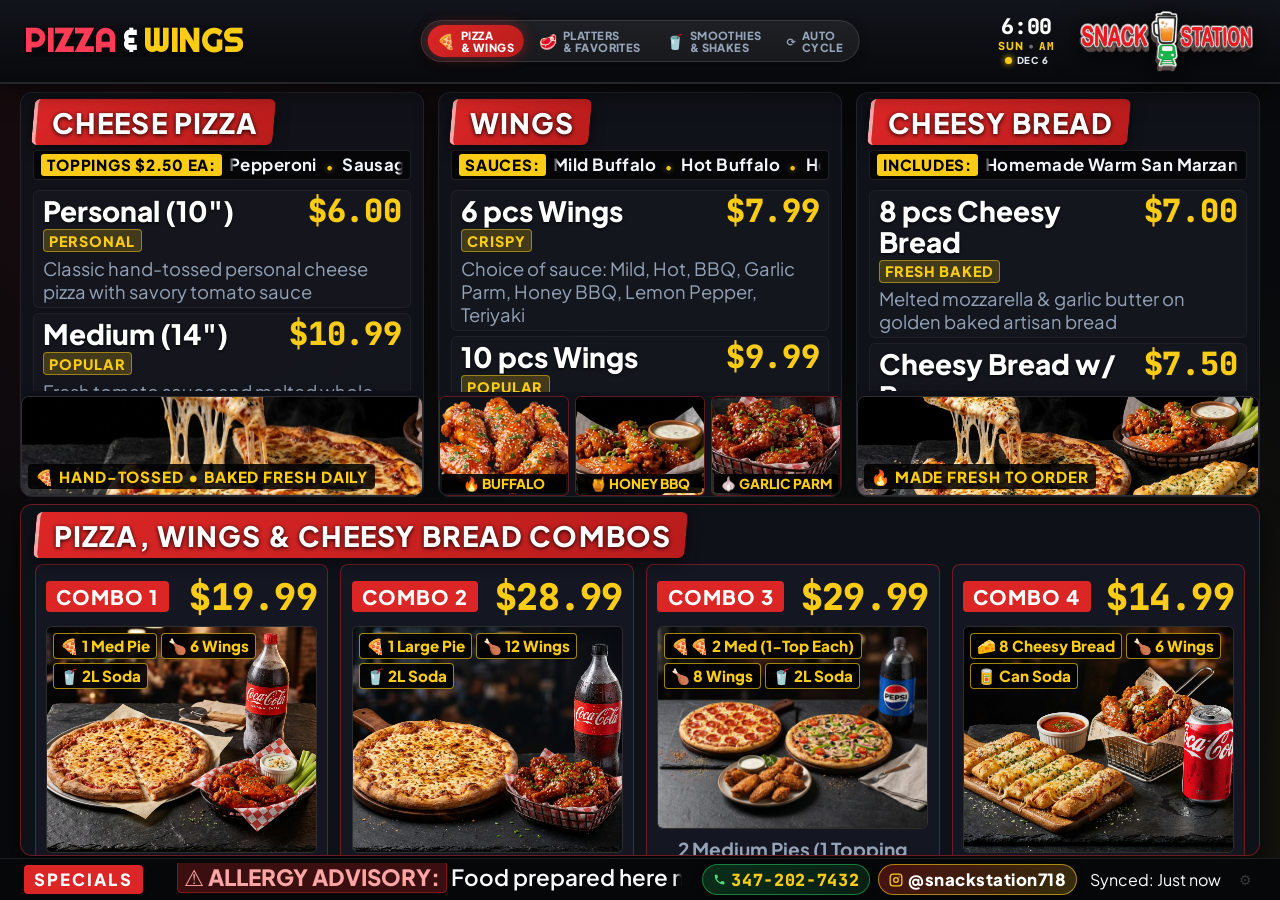
==== index.html @ 4f7bbc1b "Publish website from 6969d35" ====
<!DOCTYPE html>
<html lang="en">
<head>
  <meta charset="UTF-8">
  <meta name="viewport" content="width=device-width, initial-scale=1.0, maximum-scale=1.0, user-scalable=no">
  <meta name="description" content="Snack Station official 4K/1080p digital signage menu board system with live weather, real-time pricing, and automatic multi-screen rotation.">
  <meta name="apple-mobile-web-app-capable" content="yes">
  <meta name="mobile-web-app-capable" content="yes">
  <meta name="theme-color" content="#0A0A0C">
  <title>Snack Station • Official Digital Signage Menu Board</title>
  <link rel="icon" type="image/png" href="assets/brand/favicon.png">
  
  <!-- Preconnect to Google Fonts -->
  <link rel="preconnect" href="https://fonts.googleapis.com">
  <link rel="preconnect" href="https://fonts.gstatic.com" crossorigin>
  <link href="https://fonts.googleapis.com/css2?family=Permanent+Marker&family=Righteous&family=Plus+Jakarta+Sans:ital,wght@0,500;0,700;0,800;0,900;1,800&family=JetBrains+Mono:wght@700;800&display=swap" rel="stylesheet">
  
  <link rel="stylesheet" href="css/styles.css">
</head>
<body class="kiosk-mode">
  <!-- Top auto-rotate timer progress bar -->
  <div id="rotate-progress-bar" class="rotate-progress-bar hidden"></div>

  <!-- Anti-burn-in root wrapper: slightly shifted by 1-2px periodically -->
  <div id="screen-container" class="screen-container">
    
    <!-- Top Header Bar matching Snack Station Authentic Branding -->
    <header class="menu-header">
      <div class="header-left">
        <!-- Main dynamic board title matching physical signs -->
        <h1 id="board-headline" class="board-headline">
          <span class="headline-primary">PIZZA &amp; WINGS</span>
        </h1>
      </div>

      <!-- Center Screen / TV Board Switcher -->
      <nav class="board-switcher" aria-label="Menu Boards">
        <button class="board-tab active" data-board="Pizza &amp; Wings" id="tab-board-1">
          <span class="tab-emoji">🍕</span>
          <span class="tab-text-lines"><span>PIZZA</span><span>&amp; WINGS</span></span>
        </button>
        <button class="board-tab" data-board="Platters &amp; Favorites" id="tab-board-2">
          <span class="tab-emoji">🥩</span>
          <span class="tab-text-lines"><span>PLATTERS</span><span>&amp; FAVORITES</span></span>
        </button>
        <button class="board-tab" data-board="Smoothies &amp; Healthy" id="tab-board-3">
          <span class="tab-emoji">🥤</span>
          <span class="tab-text-lines"><span>SMOOTHIES</span><span>&amp; SHAKES</span></span>
        </button>
        <button class="board-tab tab-rotate" id="tab-auto-rotate" title="Auto-cycle between all 3 screens every 18 seconds">
          <span class="tab-rotate-icon">⟳</span>
          <span class="tab-text-lines"><span>AUTO</span><span>CYCLE</span></span>
        </button>
      </nav>

      <!-- Right Logo & Live Status Group -->
      <div class="header-right">
        <!-- Live Weather Box (Centered Dynamic Rows) -->
        <div class="weather-widget-centered" title="Live Local Weather">
          <div class="weather-temp-row">
            <span class="weather-icon" id="weather-icon">☀️</span>
            <span class="weather-temp" id="weather-temp">72°F</span>
          </div>
          <div class="weather-city-line" id="weather-city">NEW YORK, NY</div>
        </div>

        <!-- Dynamic Centered Clock & Date Widget -->
        <div class="clock-widget-centered">
          <div class="clock-time-line">
            <span id="clock-digits" class="clock-digits-main">--:--</span>
          </div>
          <div class="clock-day-line">
            <span id="clock-day">FRI</span>
            <span class="clock-dot-sep">•</span>
            <span id="clock-ampm" class="clock-ampm-badge">PM</span>
          </div>
          <div class="clock-date-line">
            <span id="connection-status" class="status-indicator-mini online" title="Menu Live & Connected">
              <span class="status-dot-mini"></span>
            </span>
            <span id="clock-month-day">NOV 6</span>
          </div>
        </div>

        <!-- Official Snack Station Logo from physical menu boards -->
        <div class="official-brand-logo">
          <img src="assets/brand/snack_station_logo_clean.png" alt="Snack Station" class="header-official-logo">
        </div>
      </div>
    </header>

    <!-- Main Dynamic Board Viewport -->
    <main id="menu-board" class="menu-board" aria-live="polite">
      <!-- Dynamic columns generated based on active Board -->
      <div class="loading-skeleton">
        <div class="skeleton-column"></div>
        <div class="skeleton-column"></div>
        <div class="skeleton-column"></div>
        <div class="skeleton-column"></div>
      </div>
    </main>

    <!-- Bottom Ticker / Kiosk Footer -->
    <footer class="menu-footer">
      <div class="ticker-label">
        <span class="ticker-tag">SPECIALS</span>
      </div>
      <div class="ticker-viewport">
        <div class="ticker-content" id="ticker-content"><!-- Filled by js/app.js renderTicker(); deals are editable from the Google Sheet ("Ticker" rows) -->
        </div>
      </div>
      <div class="footer-meta">
        <div class="footer-contact-pills">
          <span class="contact-pill phone-pill" title="Call to Order Ahead">
            <svg class="pill-svg phone-svg" viewBox="0 0 24 24" width="13" height="13" fill="currentColor">
              <path d="M6.62 10.79a15.05 15.05 0 006.59 6.59l2.2-2.2a1 1 0 011.02-.24c1.12.37 2.33.57 3.57.57a1 1 0 011 1V20a1 1 0 01-1 1A17 17 0 013 4a1 1 0 011-1h3.5a1 1 0 011 1c0 1.25.2 2.45.57 3.57a1 1 0 01-.25 1.02l-2.2 2.2z"/>
            </svg>
            <span class="pill-text">347-202-7432</span>
          </span>
          <span class="contact-pill insta-pill" title="Follow us on Instagram">
            <svg class="pill-svg insta-svg" viewBox="0 0 24 24" width="14" height="14" fill="none" stroke="currentColor" stroke-width="2.2" stroke-linecap="round" stroke-linejoin="round">
              <rect x="2" y="2" width="20" height="20" rx="5" ry="5"></rect>
              <circle cx="12" cy="12" r="4"></circle>
              <line x1="17.5" y1="6.5" x2="17.51" y2="6.5"></line>
            </svg>
            <span class="pill-text">@snackstation718</span>
          </span>
        </div>
        <span id="last-sync-time" class="sync-time">Synced: Just now</span>
        <button id="dev-panel-toggle" class="secret-panel-btn" title="Press Ctrl+M or click to open Tech Settings" aria-label="Settings">⚙</button>
      </div>
    </footer>

  </div> <!-- /screen-container -->

  <!-- Product spotlight: full-screen photo of a featured item, shown between menu views (js/app.js) -->
  <section id="spotlight" class="spotlight" aria-hidden="true">
    <img id="spotlight-img" class="spotlight-img" alt="">
    <div class="spotlight-shade"></div>
    <div class="spotlight-info">
      <div id="spotlight-section" class="spotlight-section"></div>
      <h2 id="spotlight-name" class="spotlight-name"></h2>
      <p id="spotlight-desc" class="spotlight-desc"></p>
      <div class="spotlight-price-row">
        <span id="spotlight-price" class="spotlight-price"></span>
        <span id="spotlight-badge" class="spotlight-badge"></span>
      </div>
    </div>
    <img class="spotlight-logo" src="assets/brand/snack_station_logo_clean.png" alt="Snack Station">
    <div class="spotlight-progress"><div id="spotlight-progress-bar" class="spotlight-progress-bar"></div></div>
  </section>

  <!-- Shown on a TV number the menu editor has switched off (?tv=3 when only 2 TVs are in use) -->
  <section id="tv-idle" class="tv-idle" aria-hidden="true">
    <img src="assets/brand/snack_station_logo_clean.png" alt="Snack Station" class="tv-idle-logo">
    <p id="tv-idle-note" class="tv-idle-note"></p>
  </section>

  <!-- Secret Technician / Manager Panel (Ctrl+M) -->
  <aside id="tech-panel" class="tech-panel hidden" aria-hidden="true">
    <div class="tech-panel-header">
      <h2>Snack Station Signage Controller</h2>
      <button id="tech-panel-close" class="close-btn" aria-label="Close">&times;</button>
    </div>
    <div class="tech-panel-body">
      <div class="form-group">
        <label for="csv-url-input">Google Sheets Published CSV URL:</label>
        <input type="text" id="csv-url-input" placeholder="https://docs.google.com/spreadsheets/d/e/.../pub?output=csv" spellcheck="false">
      </div>

      <div class="tech-actions">
        <button id="btn-save-url" class="btn btn-primary">Save &amp; Fetch Now</button>
        <button id="btn-reset-mock" class="btn btn-secondary">Reload Authentic Menu</button>
      </div>

      <hr class="panel-divider">

      <h3>Multi-Screen TV Display Routing</h3>
      <p class="shortcut-tip">Set which boards each TV shows in the menu editor (TV screens tab).</p>
      <div class="screen-routing-buttons">
        <a href="?tv=1" class="btn btn-outline">This is TV 1</a>
        <a href="?tv=2" class="btn btn-outline">This is TV 2</a>
        <a href="?tv=3" class="btn btn-outline">This is TV 3</a>
        <a href="?screen=rotate" class="btn btn-accent">Show all boards in turn (ignore TV setup)</a>
      </div>

      <hr class="panel-divider">

      <h3>Live Simulation &amp; Kiosk Test Tools</h3>
      <div class="simulation-actions">
        <button id="btn-sim-price-change" class="btn btn-accent">Simulate Price Pulse (+$0.50)</button>
        <button id="btn-sim-toggle-soldout" class="btn btn-danger">Toggle First Item Sold Out</button>
        <button id="btn-sim-burnin-shift" class="btn btn-secondary">Test Pixel Shift Now</button>
        <button id="btn-toggle-cursor" class="btn btn-outline">Enable Mouse Cursor</button>
      </div>

      <div class="tech-metrics">
        <div class="metric-row"><span>Active Board:</span> <strong id="metric-active-board">Pizza &amp; Wings</strong></div>
        <div class="metric-row"><span>Status:</span> <strong id="metric-status">Active</strong></div>
        <div class="metric-row"><span>Last Fetch:</span> <span id="metric-fetch-time">Never</span></div>
        <div class="metric-row"><span>Pixel Shift:</span> <span id="metric-burnin-offset">X: 0px, Y: 0px</span></div>
        <div class="metric-row"><span>Items Loaded:</span> <span id="metric-items-count">0 items</span></div>
      </div>
      <p class="shortcut-tip"><kbd>Ctrl</kbd> + <kbd>M</kbd> or <kbd>~</kbd> toggles this panel at any time.</p>
    </div>
  </aside>

  <script src="js/menu-schema.js"></script>
  <script src="js/app.js"></script>
</body>
</html>
---- css/styles.css ----
/* ==========================================================================
   SNACK STATION • OFFICIAL DIGITAL SIGNAGE MENU BOARD
   Custom Styled from Official Restaurant Menu Board Visual Identity
   Optimized for 16:9 Landscape (1080p / 4K) Commercial Displays
   ========================================================================== */

:root {
  /* Core Blackboard Theme Palette */
  --bg-blackboard: #08090C;
  --bg-surface: #101217;
  --bg-card: rgba(18, 20, 28, 0.88);
  --border-subtle: rgba(255, 255, 255, 0.09);

  /* Typography */
  --font-main: 'Plus Jakarta Sans', system-ui, -apple-system, sans-serif;
  --font-chalk: 'Permanent Marker', 'Righteous', cursive, sans-serif;
  --font-mono: 'JetBrains Mono', monospace;

  /* Authentic Menu Board Brush & Brand Accents */
  --brush-red: #DC2626;
  --brush-yellow: #FACC15;
  --brush-green: #16A34A;

  --accent-gold-price: #FACC15;
  --text-white: #FFFFFF;
  --text-chalk: #F8FAFC;
  --text-muted: #94A3B8;
  --text-subtle: #64748B;

  /* Viewport Dimensions */
  --header-height: 84px;
  --footer-height: 42px;
}

/* ==========================================================================
   RESET & TV HARDWARE SAFEGUARDS
   ========================================================================== */

*, *::before, *::after {
  box-sizing: border-box;
  margin: 0;
  padding: 0;
}

html, body {
  width: 100vw;
  height: 100vh;
  margin: 0;
  padding: 0;
  overflow: hidden;
  background-color: var(--bg-blackboard);
  color: var(--text-white);
  font-family: var(--font-main);
  -webkit-font-smoothing: antialiased;
  -moz-osx-font-smoothing: grayscale;
  text-rendering: optimizeLegibility;
  background-image: 
    radial-gradient(circle at 10% 10%, rgba(220, 38, 38, 0.08) 0%, transparent 40%),
    radial-gradient(circle at 90% 90%, rgba(250, 204, 21, 0.06) 0%, transparent 40%),
    radial-gradient(circle at 50% 50%, rgba(22, 163, 74, 0.05) 0%, transparent 50%);
}

/* TV Kiosk Safeguard */
body.kiosk-mode {
  cursor: none !important;
  user-select: none !important;
  -webkit-user-select: none !important;
}

body.show-cursor, body.show-cursor * {
  cursor: default !important;
  user-select: auto !important;
}

/* Top Auto-Cycle Progress Indicator */
.rotate-progress-bar {
  position: fixed;
  top: 0;
  left: 0;
  height: 4px;
  background: linear-gradient(90deg, #DC2626, #FACC15, #16A34A);
  width: 0%;
  z-index: 9999;
  transition: width 0.1s linear;
}

.rotate-progress-bar.hidden {
  display: none;
}

/* Anti-Burn-In Shifting Container */
.screen-container {
  width: 100vw;
  height: 100vh;
  display: flex;
  flex-direction: column;
  position: relative;
  will-change: transform;
  transition: transform 2s cubic-bezier(0.2, 0.8, 0.2, 1);
}

/* ==========================================================================
   HEADER BAR (HIGH CONTRAST & AUTHENTIC STYLING)
   ========================================================================== */

.menu-header {
  height: var(--header-height);
  padding: 0 1.5rem;
  display: flex;
  align-items: center;
  justify-content: space-between;
  position: relative;
  background: linear-gradient(180deg, #11141B 0%, #08090C 100%);
  border-bottom: 2px solid rgba(255, 255, 255, 0.08);
  box-shadow: 0 4px 24px rgba(0, 0, 0, 0.7);
  z-index: 10;
  flex-shrink: 0;
}

/* Board Headline with Stylish Street-Chalk Font */
.header-left {
  display: flex;
  align-items: center;
  max-width: 420px;
  overflow: hidden;
  flex-shrink: 0;
  z-index: 2;
}

.board-headline {
  font-family: var(--font-chalk);
  font-size: 2.0rem;
  letter-spacing: 0.02em;
  text-transform: uppercase;
  color: #FFFFFF !important;
  line-height: 1;
  display: inline-flex;
  align-items: center;
  gap: 0.35rem;
  white-space: nowrap;
  filter: drop-shadow(0 4px 10px rgba(0, 0, 0, 0.95));
}

.headline-primary {
  color: #FFFFFF !important;
  text-shadow: 0 2px 10px rgba(0, 0, 0, 0.95);
}

/* Multi-Board TV Switcher Navigation (Dead-Center of Viewport at All Times) */
.board-switcher {
  position: absolute;
  left: 50%;
  transform: translateX(-50%);
  display: flex;
  align-items: center;
  gap: 0.35rem;
  background: rgba(255, 255, 255, 0.06);
  padding: 0.22rem 0.35rem;
  border-radius: 9999px;
  border: 1px solid rgba(255, 255, 255, 0.12);
  z-index: 10;
  box-shadow: 0 2px 10px rgba(0, 0, 0, 0.4);
}

.board-tab {
  background: transparent;
  border: none;
  color: var(--text-muted);
  font-family: var(--font-main);
  font-size: 0.70rem;
  font-weight: 800;
  padding: 0.25rem 0.6rem;
  border-radius: 9999px;
  cursor: pointer;
  letter-spacing: 0.04em;
  display: flex;
  align-items: center;
  gap: 0.35rem;
  transition: all 0.25s ease;
}

.tab-emoji {
  font-size: 0.92rem;
  line-height: 1;
}

.tab-text-lines {
  display: flex;
  flex-direction: column;
  line-height: 1.1;
  text-align: left;
}

.tab-text-lines span {
  white-space: nowrap;
}

.board-tab:hover {
  color: #FFFFFF;
  background: rgba(255, 255, 255, 0.1);
}

.board-tab.active {
  background: linear-gradient(135deg, #DC2626 0%, #B91C1C 100%);
  color: #FFFFFF;
  box-shadow: 0 0 14px rgba(220, 38, 38, 0.45);
}

.board-tab.tab-rotate.active {
  background: linear-gradient(135deg, #16A34A 0%, #15803D 100%);
  box-shadow: 0 0 14px rgba(22, 163, 74, 0.45);
}

/* Right Header Group (Anchored to Right Edge with Clean Gap to Center) */
.header-right {
  display: flex;
  align-items: center;
  justify-content: flex-end;
  gap: 0.65rem;
  margin-left: auto;
  z-index: 2;
  box-sizing: border-box;
}

/* Weather Widget (Compact Scale to Prevent Any Overlap, Centered Dynamic Rows) */
.weather-widget-centered {
  display: flex;
  flex-direction: column;
  align-items: center;
  justify-content: center;
  text-align: center;
  background: rgba(255, 255, 255, 0.04);
  border: 1px solid rgba(250, 204, 21, 0.35);
  padding: 0.2rem 0.4rem;
  border-radius: 6px;
  box-shadow: 0 4px 12px rgba(0, 0, 0, 0.5);
  gap: 0.1rem;
  width: 78px;
  min-width: 78px;
  max-width: 82px;
  box-sizing: border-box;
  overflow: hidden;
  flex-shrink: 0;
}

.weather-temp-row {
  display: flex;
  align-items: center;
  justify-content: center;
  gap: 0.25rem;
  line-height: 1;
}

.weather-icon {
  font-size: 0.92rem;
  line-height: 1;
}

.weather-temp {
  font-family: var(--font-mono);
  font-size: 0.88rem;
  font-weight: 900;
  color: #FACC15;
  line-height: 1;
}

.weather-city-line {
  font-size: 0.50rem;
  font-weight: 800;
  color: #CBD5E1;
  letter-spacing: 0.04em;
  text-transform: uppercase;
  white-space: nowrap;
  overflow: hidden;
  text-overflow: ellipsis;
  max-width: 100%;
  line-height: 1.1;
}

/* Dynamic Centered Clock & Date Widget */
.clock-widget-centered {
  display: flex;
  flex-direction: column;
  align-items: center;
  justify-content: center;
  text-align: center;
  min-width: 78px;
  gap: 0.1rem;
  flex-shrink: 0;
}

.clock-time-line {
  display: flex;
  align-items: center;
  justify-content: center;
}

.clock-digits-main {
  font-family: var(--font-mono);
  font-size: 1.35rem;
  font-weight: 900;
  color: #FFFFFF;
  line-height: 1;
  letter-spacing: -0.02em;
}

.clock-day-line {
  display: flex;
  align-items: center;
  justify-content: center;
  gap: 0.25rem;
  font-size: 0.68rem;
  font-weight: 900;
  letter-spacing: 0.1em;
  color: #FACC15;
  text-transform: uppercase;
}

.clock-dot-sep {
  color: rgba(255, 255, 255, 0.4);
  font-size: 0.55rem;
}

.clock-ampm-badge {
  color: #FACC15;
  font-family: var(--font-mono);
  font-weight: 900;
}

.clock-date-line {
  display: flex;
  align-items: center;
  justify-content: center;
  gap: 0.3rem;
  font-size: 0.60rem;
  font-weight: 800;
  letter-spacing: 0.08em;
  color: #E2E8F0;
  text-transform: uppercase;
}

.status-indicator-mini {
  display: inline-flex;
  align-items: center;
  justify-content: center;
}

.status-dot-mini {
  width: 7px;
  height: 7px;
  border-radius: 50%;
  background-color: #10B981;
  box-shadow: 0 0 6px #10B981;
  animation: liveDotGlow 2s infinite ease-in-out;
}

.status-indicator-mini.offline .status-dot-mini {
  background-color: #FACC15;
  box-shadow: 0 0 6px #FACC15;
}

@keyframes liveDotGlow {
  0%, 100% { box-shadow: 0 0 0 0 rgba(16, 185, 129, 0.7); transform: scale(1); }
  50% { box-shadow: 0 0 0 4px rgba(16, 185, 129, 0); transform: scale(1.1); }
}

/* Official Snack Station Logo (Fits 80% of Header Height: 67px, Proportional & Strictly Unclipped) */
.official-brand-logo {
  display: flex;
  align-items: center;
  justify-content: center;
  height: 67px;
  max-width: 185px;
  flex-shrink: 0;
}

.header-official-logo {
  height: 100%;
  max-height: 67px;
  max-width: 180px;
  object-fit: contain;
  filter: drop-shadow(0 4px 14px rgba(0, 0, 0, 0.98));
}

/* ==========================================================================
   MAIN MENU BOARD VIEWPORT
   ========================================================================== */

.menu-board {
  flex: 1 1 auto;
  height: calc(100vh - var(--header-height) - var(--footer-height));
  padding: 0.85rem 1.25rem;
  overflow: hidden;
  transition: opacity 0.25s ease-in-out;
  display: flex;
  flex-direction: column;
}

.menu-board.cross-fade-out {
  opacity: 0;
}

/* Category Columns Base */
.menu-column {
  background: var(--bg-card);
  border: 1px solid rgba(255, 255, 255, 0.08);
  border-radius: 12px;
  display: flex;
  flex-direction: column;
  overflow: hidden;
  position: relative;
  box-shadow: 0 6px 20px rgba(0, 0, 0, 0.55);
}

/* ==========================================================================
   BRUSH BANNER CATEGORY HEADERS (HIGH VISIBILITY)
   ========================================================================== */

.category-header-wrap {
  padding: 0.6rem 0.85rem 0.4rem 0.85rem;
  display: flex;
  align-items: center;
  justify-content: space-between;
  gap: 0.5rem;
  flex-shrink: 0;
}

.brush-banner {
  display: inline-flex;
  align-items: center;
  padding: 0.35rem 0.95rem;
  border-radius: 6px;
  transform: skew(-5deg);
  box-shadow: 0 4px 14px rgba(0, 0, 0, 0.5);
  flex-shrink: 0;
}

.brush-banner-text {
  font-size: 1.1rem;
  font-weight: 900;
  letter-spacing: 0.04em;
  text-transform: uppercase;
  color: #FFFFFF !important;
  transform: skew(5deg);
  white-space: nowrap;
}

.banner-red {
  background: linear-gradient(135deg, #DC2626 0%, #B91C1C 100%);
  border-left: 4px solid #FCA5A5;
  text-shadow: 0 1px 4px rgba(0, 0, 0, 0.95);
}

.banner-yellow {
  background: linear-gradient(135deg, #FACC15 0%, #D97706 100%);
  border-left: 4px solid #FEF08A;
  text-shadow: 0 1px 3px rgba(0, 0, 0, 0.95), 0 2px 6px rgba(0, 0, 0, 0.7);
}

.banner-green {
  background: linear-gradient(135deg, #16A34A 0%, #15803D 100%);
  border-left: 4px solid #86EFAC;
  text-shadow: 0 1px 4px rgba(0, 0, 0, 0.95);
}

.category-items-count, .sub-note {
  font-size: 0.65rem;
  font-weight: 800;
  color: #FACC15;
  letter-spacing: 0.04em;
  text-transform: uppercase;
}

/* ==========================================================================
   ITEM CARD DESIGN & OVERLAP SAFEGUARDS
   ========================================================================== */

.items-list {
  flex: 1 1 auto;
  display: flex;
  flex-direction: column;
  justify-content: space-evenly;
  padding: 0.35rem 0.75rem 0.5rem 0.75rem;
  gap: 0.3rem;
  overflow: hidden;
}

.item-card {
  background: rgba(255, 255, 255, 0.02);
  border: 1px solid rgba(255, 255, 255, 0.04);
  border-radius: 6px;
  padding: 0.4rem 0.65rem;
  display: flex;
  flex-direction: column;
  gap: 0.15rem;
  transition: all 0.25s ease;
}

.item-title-row {
  display: flex;
  align-items: baseline;
  width: 100%;
  gap: 0.35rem;
  min-width: 0;
}

.item-name {
  font-size: 0.98rem;
  font-weight: 800;
  color: #FFFFFF !important;
  text-shadow: 0 1px 3px rgba(0, 0, 0, 0.85);
  white-space: normal;
  flex: 1 1 auto;
  min-width: 0;
  line-height: 1.15;
}

/* Dotted Leader Line */
.item-leader {
  flex: 1 1 auto;
  border-bottom: 2px dotted rgba(255, 255, 255, 0.25);
  margin: 0 0.35rem;
  transform: translateY(-4px);
  min-width: 8px;
  flex-shrink: 0;
}

/* Price Container */
.item-price-wrapper {
  flex-shrink: 0;
  display: flex;
  align-items: baseline;
  margin-left: auto;
}

.item-price {
  font-family: var(--font-mono);
  font-size: 1.15rem;
  font-weight: 800;
  color: var(--accent-gold-price);
  letter-spacing: -0.01em;
  white-space: nowrap;
}

/* Amber glow when a price changes (added by applyPricePulses() in js/app.js).
   Uses box-shadow/text-shadow only, so nothing around the price shifts. */
@keyframes priceUpdatePulse {
  0%   { transform: scale(1);    color: #FFFFFF; background: rgba(245, 158, 11, 0.55); box-shadow: 0 0 0 0 rgba(245, 158, 11, 0.7); text-shadow: 0 0 10px rgba(254, 240, 138, 0.9); }
  45%  { transform: scale(1.15); color: #FEF08A; background: rgba(245, 158, 11, 0.30); box-shadow: 0 0 18px 6px rgba(245, 158, 11, 0.55); text-shadow: 0 0 14px rgba(245, 158, 11, 0.9); }
  100% { transform: scale(1);    background: transparent; box-shadow: 0 0 0 0 rgba(245, 158, 11, 0); text-shadow: none; }
}

.price-pulse {
  display: inline-block;
  border-radius: 6px;
  transform-origin: center;
  /* 3 pulses (~5s) so it's noticeable from across the room, then back to normal */
  animation: priceUpdatePulse 1.7s cubic-bezier(0.16, 1, 0.3, 1) 3;
}

/* Description */
.item-desc {
  font-size: 0.74rem;
  line-height: 1.3;
  color: var(--text-muted);
  display: -webkit-box;
  -webkit-line-clamp: 2;
  -webkit-box-orient: vertical;
  overflow: hidden;
  word-break: break-word;
}

/* Badges */
.item-badge {
  display: inline-flex;
  align-items: center;
  font-size: 0.58rem;
  font-weight: 800;
  letter-spacing: 0.06em;
  padding: 0.1rem 0.35rem;
  border-radius: 4px;
  text-transform: uppercase;
  white-space: nowrap;
  flex-shrink: 0;
}

.badge-popular { background: rgba(250, 204, 21, 0.2); color: #FACC15; border: 1px solid rgba(250, 204, 21, 0.5); }
.badge-special, .badge-chefs-special { background: rgba(220, 38, 38, 0.25); color: #FDA4AF; border: 1px solid rgba(220, 38, 38, 0.5); }
.badge-new, .badge-superfood { background: rgba(22, 163, 74, 0.2); color: #86EFAC; border: 1px solid rgba(22, 163, 74, 0.5); }
.badge-soldout { background: #DC2626 !important; color: #FFFFFF !important; font-weight: 900; }

.item-card.is-sold-out { opacity: 0.35 !important; filter: grayscale(50%); }
.item-card.is-sold-out .item-price { text-decoration: line-through 2px #DC2626; color: var(--text-subtle); }

/* ==========================================================================
   BOARD 1: PIZZA & WINGS DEDICATED LAYOUT
   ========================================================================== */

.board-layout-pizza {
  display: flex;
  flex-direction: column;
  gap: 0.45rem;
  padding: 0.5rem 1.25rem 0.15rem 1.25rem;
}

.board-layout-pizza .item-card {
  padding: 0.28rem 0.55rem;
}

.board-layout-pizza .item-title {
  font-size: 0.88rem;
}

.board-layout-pizza .item-desc {
  font-size: 0.68rem;
  line-height: 1.2;
}

.board-layout-pizza .board-feature-image-card {
  height: 56px !important;
}

.pizza-top-row {
  flex: 1 1 54%;
  display: grid;
  grid-template-columns: 1fr 1fr 1fr;
  gap: 0.85rem;
  overflow: hidden;
}

/* Category Subheader Bars (Toppings, Sauces, Includes) */
.category-header-wrap.with-subbar {
  display: flex;
  flex-direction: column;
  align-items: flex-start;
  gap: 0.25rem;
  padding: 0.4rem 0.75rem 0.25rem 0.75rem;
}

.category-header-wrap.with-subbar .brush-banner {
  display: inline-flex;
  width: fit-content;
  align-self: flex-start;
}

.category-header-wrap.with-subbar .category-subheader-bar {
  width: 100%;
}

.category-subheader-bar {
  display: flex;
  align-items: center;
  gap: 0.45rem;
  background: rgba(0, 0, 0, 0.6);
  border: 1px solid rgba(255, 255, 255, 0.1);
  border-radius: 4px;
  padding: 0.2rem 0.45rem;
  line-height: 1.2;
  overflow: hidden;
}

.category-subheader-bar .subbar-badge {
  background: #FACC15;
  color: #000;
  font-size: 0.62rem;
  font-weight: 900;
  padding: 0.12rem 0.38rem;
  border-radius: 3px;
  letter-spacing: 0.05em;
  white-space: nowrap;
  flex-shrink: 0;
  box-shadow: 2px 0 8px rgba(0, 0, 0, 0.5);
  z-index: 2;
}

/* Continuous Marquee Ticker Viewport & Track */
.subbar-marquee-viewport {
  flex: 1 1 auto;
  overflow: hidden;
  white-space: nowrap;
  position: relative;
  display: flex;
  align-items: center;
  mask-image: linear-gradient(90deg, transparent 0, #000 6px, #000 calc(100% - 6px), transparent 100%);
  -webkit-mask-image: linear-gradient(90deg, transparent 0, #000 6px, #000 calc(100% - 6px), transparent 100%);
}

.subbar-marquee-track {
  display: inline-flex;
  align-items: center;
  white-space: nowrap;
  will-change: transform;
  animation: subbarScroll 22s linear infinite;
}

.subbar-marquee-track.marquee-sauces {
  animation-duration: 20s;
}

.subbar-marquee-track.marquee-includes {
  animation-duration: 18s;
}

@keyframes subbarScroll {
  0% {
    transform: translate3d(0, 0, 0);
  }
  100% {
    transform: translate3d(-50%, 0, 0);
  }
}

.subbar-item {
  font-size: 0.66rem;
  font-weight: 700;
  color: #F1F5F9;
  letter-spacing: 0.025em;
  white-space: nowrap;
}

.subbar-dot, .subbar-sep {
  color: #FACC15 !important;
  font-weight: 900;
  font-size: 0.65rem;
  margin: 0 0.35rem;
  opacity: 0.95;
  text-shadow: 0 0 6px rgba(250, 204, 21, 0.6);
  display: inline-block;
}

/* Wings Section Cutout & Header Styling */
.wings-header-wrap {
  display: flex;
  align-items: center;
  justify-content: space-between;
  padding: 0.45rem 0.85rem 0.25rem 0.85rem;
}

.wings-header-subtag {
  font-size: 0.72rem;
  font-weight: 800;
  color: #FACC15;
  letter-spacing: 0.05em;
  background: rgba(250, 204, 21, 0.12);
  border: 1px solid rgba(250, 204, 21, 0.3);
  padding: 0.2rem 0.5rem;
  border-radius: 4px;
}

.wings-multi-showcase-card {
  height: 56px;
  display: grid;
  grid-template-columns: repeat(3, 1fr);
  gap: 0.35rem;
  margin-top: 0.25rem;
  flex-shrink: 0;
}

.wings-showcase-tile {
  position: relative;
  height: 100%;
  border-radius: 6px;
  overflow: hidden;
  border: 1px solid rgba(220, 38, 38, 0.4);
  background: rgba(15, 17, 24, 0.95);
  display: flex;
  align-items: center;
  justify-content: center;
}

.wings-showcase-img {
  width: 100%;
  height: 100%;
  object-fit: cover;
}

.wings-sauce-badge {
  position: absolute;
  bottom: 2px;
  left: 2px;
  right: 2px;
  background: rgba(0, 0, 0, 0.88);
  color: #FACC15;
  font-size: 0.52rem;
  font-weight: 900;
  padding: 0.08rem 0.2rem;
  border-radius: 3px;
  text-align: center;
  white-space: nowrap;
}

.wings-cutout-showcase-card {
  position: relative;
  height: 56px;
  border-radius: 8px;
  overflow: hidden;
  border: 1px solid rgba(220, 38, 38, 0.35);
  box-shadow: 0 4px 14px rgba(0, 0, 0, 0.6);
  flex-shrink: 0;
  margin-top: 0.25rem;
  background: radial-gradient(circle at center, rgba(220, 38, 38, 0.25) 0%, rgba(15, 17, 24, 0.98) 75%);
  display: flex;
  align-items: center;
  justify-content: center;
}

.wings-cutout-showcase-img {
  max-height: 48px;
  max-width: 88%;
  object-fit: contain;
  filter: drop-shadow(0 6px 14px rgba(0, 0, 0, 0.95)) drop-shadow(0 0 10px rgba(239, 68, 68, 0.45));
  animation: floatWings 4s ease-in-out infinite alternate;
  will-change: transform;
}

@keyframes floatWings {
  0% {
    transform: translateY(0px) rotate(-2deg) scale(1);
  }
  50% {
    transform: translateY(-3px) rotate(0deg) scale(1.03);
  }
  100% {
    transform: translateY(1px) rotate(-3deg) scale(1);
  }
}

.badge-yellow {
  background: #FACC15;
  color: #000;
  font-weight: 900;
  padding: 0.15rem 0.4rem;
  border-radius: 4px;
  font-size: 0.65rem;
  margin-right: 0.35rem;
}

.toppings-list, .sauces-list {
  font-size: 0.7rem;
  color: var(--text-muted);
  margin-top: 0.2rem;
  line-height: 1.25;
}

.pizza-bottom-combos {
  flex: 0 0 46%;
  background: rgba(16, 18, 26, 0.98);
  border: 1px solid rgba(220, 38, 38, 0.45);
  border-radius: 12px;
  padding: 0.4rem 0.85rem 0.35rem 0.85rem;
  display: flex;
  flex-direction: column;
  overflow: hidden;
  box-shadow: 0 8px 24px rgba(0, 0, 0, 0.7);
  margin-bottom: 0;
}

.combos-banner-row {
  margin-bottom: 0.35rem;
}

.combos-grid {
  display: grid;
  grid-template-columns: repeat(4, 1fr);
  gap: 0.75rem;
  flex: 1 1 auto;
}

.combo-card {
  background: rgba(22, 24, 34, 0.95);
  border: 1px solid rgba(220, 38, 38, 0.45);
  border-radius: 8px;
  padding: 0.45rem 0.65rem;
  display: flex;
  flex-direction: column;
  justify-content: space-between;
  gap: 0.35rem;
  transition: transform 0.25s ease, border-color 0.25s ease;
  overflow: hidden;
}

.combo-card:hover {
  transform: translateY(-2px);
  border-color: #FACC15;
}

.combo-header-row {
  display: flex;
  align-items: center;
  justify-content: space-between;
}

.combo-badge-tag {
  background: #DC2626;
  color: #FFFFFF;
  font-size: 0.85rem;
  font-weight: 900;
  padding: 0.2rem 0.65rem;
  border-radius: 4px;
  letter-spacing: 0.05em;
  text-transform: uppercase;
}

.combo-big-price {
  font-family: var(--font-mono);
  font-size: 1.5rem;
  font-weight: 900;
  color: #FACC15;
  letter-spacing: -0.02em;
}

.combo-visual-box {
  position: relative;
  width: 100%;
  height: 150px;
  border-radius: 6px;
  overflow: hidden;
  border: 1px solid rgba(255, 255, 255, 0.18);
  background: #000000;
  box-shadow: inset 0 0 10px rgba(0, 0, 0, 0.8);
}

.combo-visual-img {
  width: 100%;
  height: 100%;
  object-fit: cover;
  object-position: center 26%;
  display: block;
}

.combo-card[data-combo="Combo 1"] .combo-visual-img {
  object-position: 65% 25%;
}

.combo-card[data-combo="Combo 2"] .combo-visual-img {
  object-position: center 22%;
}

.combo-card[data-combo="Combo 3"] .combo-visual-img {
  object-position: center 28%;
}

.combo-card[data-combo="Combo 4"] .combo-visual-img {
  object-position: center 20%;
}

.combo-tag-overlay {
  position: absolute;
  top: 6px;
  left: 6px;
  right: 6px;
  display: flex;
  gap: 0.25rem;
  flex-wrap: wrap;
  z-index: 2;
}

.combo-visual-tag {
  background: rgba(0, 0, 0, 0.88);
  border: 1px solid rgba(250, 204, 21, 0.65);
  color: #FACC15;
  font-size: 0.62rem;
  font-weight: 800;
  padding: 0.12rem 0.38rem;
  border-radius: 4px;
  backdrop-filter: blur(4px);
  white-space: nowrap;
}

.combo-desc-text {
  font-size: 0.72rem;
  font-weight: 700;
  color: var(--text-muted);
  text-align: center;
  line-height: 1.25;
  margin-top: 0.15rem;
  white-space: nowrap;
  overflow: hidden;
  text-overflow: ellipsis;
}

/* Ken Burns Subtle Movement for Food Photography (Chromecast GPU Accelerated) */
@keyframes kenBurnsSubtle {
  0% { transform: scale(1) translate3d(0, 0, 0); }
  50% { transform: scale(1.05) translate3d(-0.5%, -0.5%, 0); }
  100% { transform: scale(1) translate3d(0, 0, 0); }
}

@keyframes kenBurnsSubtleAlt {
  0% { transform: scale(1.04) translate3d(0.5%, 0, 0); }
  50% { transform: scale(1) translate3d(0, -0.5%, 0); }
  100% { transform: scale(1.04) translate3d(0.5%, 0, 0); }
}

.combo-card:nth-child(odd) .combo-visual-img {
  animation: kenBurnsSubtle 14s ease-in-out infinite alternate;
  will-change: transform;
}

.combo-card:nth-child(even) .combo-visual-img {
  animation: kenBurnsSubtleAlt 16s ease-in-out infinite alternate;
  will-change: transform;
}

.board-feature-img {
  animation: kenBurnsSubtle 18s ease-in-out infinite alternate;
  will-change: transform;
}

/* ==========================================================================
   BOARD 2: PLATTERS & FAVORITES DEDICATED LAYOUT
   ========================================================================== */

.board-layout-platters {
  display: grid;
  grid-template-columns: 1fr 1fr 1fr;
  gap: 1rem;
}

.board-layout-platters .item-card {
  padding: 0.18rem 0.5rem;
}

.board-layout-platters .item-desc {
  font-size: 0.65rem;
  line-height: 1.15;
  margin-top: 0.1rem;
}

.board-layout-platters .items-list {
  justify-content: flex-start;
  gap: 0.18rem;
  padding: 0.2rem 0.65rem;
}

.board-layout-platters .board-feature-image-card {
  height: 68px !important;
}

.platters-col {
  display: flex;
  flex-direction: column;
  gap: 0.65rem;
  overflow: hidden;
}

.platters-col > .menu-column {
  flex: 1 1 auto;
}

/* Food PNG Badges for Section Headers on Platters & Favorites */
.header-with-food-badge {
  display: flex;
  align-items: center;
  justify-content: space-between;
  padding: 0.35rem 0.65rem 0.25rem 0.65rem;
  gap: 0.5rem;
}

.header-title-group {
  display: flex;
  align-items: center;
  gap: 0.45rem;
}

.header-food-badge {
  width: 32px;
  height: 32px;
  object-fit: cover;
  border-radius: 50%;
  filter: drop-shadow(0 2px 6px rgba(0, 0, 0, 0.8));
  flex-shrink: 0;
  border: 1.5px solid rgba(250, 204, 21, 0.85);
  box-shadow: 0 0 8px rgba(250, 204, 21, 0.3);
}

.add-drink-callout-card {
  background: linear-gradient(135deg, rgba(220, 38, 38, 0.15) 0%, rgba(250, 204, 21, 0.1) 100%);
  border: 2px dashed rgba(250, 204, 21, 0.4);
  border-radius: 12px;
  padding: 0.35rem 0.65rem;
  display: flex;
  flex-direction: column;
  justify-content: space-between;
  gap: 0.2rem;
}

.add-drink-title {
  display: flex;
  align-items: center;
  justify-content: space-between;
}

.drink-price {
  font-family: var(--font-mono);
  font-size: 1.35rem;
  font-weight: 900;
  color: #FACC15;
}

.drink-sub {
  font-size: 0.68rem;
  font-weight: 700;
  color: #A7F3D0;
  text-align: left;
}

.drink-food-visuals-grid {
  display: grid;
  grid-template-columns: repeat(4, 1fr);
  gap: 0.35rem;
  width: 100%;
  height: 72px;
}

.drink-visual-card {
  flex: 1;
  height: 100%;
  position: relative;
  border-radius: 6px;
  overflow: hidden;
  border: 1px solid rgba(255, 255, 255, 0.15);
  box-shadow: 0 4px 10px rgba(0, 0, 0, 0.6);
}

.drink-visual-img {
  width: 100%;
  height: 100%;
  object-fit: cover;
}

.drink-visual-tag {
  position: absolute;
  bottom: 2px;
  left: 2px;
  right: 2px;
  background: rgba(0, 0, 0, 0.85);
  color: #FACC15;
  font-size: 0.48rem;
  font-weight: 900;
  letter-spacing: 0.03em;
  padding: 0.08rem 0.15rem;
  border-radius: 3px;
  text-align: center;
  white-space: nowrap;
}

.feature-tag-multi {
  position: absolute;
  bottom: 6px;
  left: 6px;
  right: 6px;
  display: flex;
  gap: 0.35rem;
  justify-content: space-between;
}

.feature-menu-pill {
  background: rgba(0, 0, 0, 0.92);
  border: 1px solid rgba(250, 204, 21, 0.6);
  color: #FACC15;
  font-size: 0.65rem;
  font-weight: 900;
  letter-spacing: 0.03em;
  padding: 0.2rem 0.45rem;
  border-radius: 4px;
  white-space: nowrap;
  backdrop-filter: blur(4px);
  box-shadow: 0 2px 8px rgba(0, 0, 0, 0.8);
}

/* ==========================================================================
   BOARD 3: SMOOTHIES & HEALTHY DEDICATED LAYOUT
   ========================================================================== */

.board-layout-smoothies {
  display: grid;
  grid-template-columns: repeat(4, 1fr);
  gap: 1rem;
}

.header-with-sizes {
  display: flex;
  align-items: center;
  justify-content: space-between;
  gap: 0.35rem;
  padding: 0.4rem 0.65rem 0.3rem 0.65rem;
}

.header-with-sizes .brush-banner {
  padding: 0.25rem 0.55rem;
}

.header-with-sizes .brush-banner-text {
  font-size: 1.15rem;
}

.size-pill-row {
  display: flex;
  align-items: center;
  gap: 0.25rem;
  flex-shrink: 0;
}

.size-tag {
  background: rgba(250, 204, 21, 0.12);
  border: 1px solid rgba(250, 204, 21, 0.35);
  font-size: 0.62rem;
  font-weight: 800;
  padding: 0.12rem 0.32rem;
  border-radius: 4px;
  color: #FACC15;
  white-space: nowrap;
}

.smoothie-sizes-bar {
  display: flex;
  align-items: center;
  justify-content: flex-start;
  gap: 0.35rem;
  background: rgba(0, 0, 0, 0.65);
  border: 1px solid rgba(250, 204, 21, 0.35);
  border-radius: 6px;
  padding: 0.2rem 0.4rem;
  width: 100%;
  box-sizing: border-box;
  overflow: hidden;
}

.size-pill-item {
  font-size: 0.58rem;
  font-weight: 800;
  color: #F1F5F9;
  letter-spacing: 0.01em;
  white-space: nowrap;
}

.size-pill-item strong {
  color: #FACC15;
  font-family: var(--font-mono);
  font-size: 0.68rem;
  font-weight: 900;
  margin-left: 0.12rem;
}

.smoothies-col-split {
  display: flex;
  flex-direction: column;
  gap: 0.75rem;
  overflow: hidden;
}

.smoothies-col-split > .menu-column {
  flex: 1 1 auto;
}

.col-empanadas-sub {
  background: linear-gradient(135deg, rgba(22, 163, 74, 0.15) 0%, rgba(250, 204, 21, 0.1) 100%);
  border: 2px solid rgba(22, 163, 74, 0.4) !important;
  padding: 0.4rem 0.75rem;
  display: flex;
  flex-direction: column;
  gap: 0.25rem;
  border-radius: 8px;
}

.empanadas-callout-header {
  display: flex;
  align-items: center;
  justify-content: space-between;
}

.empanada-big-price {
  font-family: var(--font-mono);
  font-size: 1.05rem;
  font-weight: 900;
  color: #4ADE80;
}

.empanada-flavors {
  font-size: 0.70rem;
  font-weight: 700;
  color: var(--text-chalk);
  display: flex;
  flex-wrap: wrap;
  gap: 0.35rem;
  line-height: 1.2;
}

/* Fitness & Power Boost Callout Card */
.fitness-boost-card {
  background: linear-gradient(135deg, rgba(250, 204, 21, 0.12) 0%, rgba(74, 222, 128, 0.08) 100%);
  border: 1px dashed rgba(250, 204, 21, 0.45);
  border-radius: 8px;
  padding: 0.4rem 0.65rem;
  margin: 0.25rem 0.65rem 0.45rem 0.65rem;
  display: flex;
  flex-direction: column;
  gap: 0.2rem;
}

.boost-card-header {
  display: flex;
  align-items: center;
  justify-content: flex-start;
}

.boost-card-body {
  display: flex;
  flex-direction: column;
  gap: 0.15rem;
}

.boost-row {
  display: flex;
  justify-content: space-between;
  align-items: center;
  font-size: 0.7rem;
  color: var(--text-chalk);
  font-weight: 700;
}

.boost-label {
  color: #F3F4F6;
}

.boost-price {
  font-family: var(--font-mono);
  font-weight: 900;
  color: #4ADE80;
  font-size: 0.72rem;
}

.boost-sub {
  font-size: 0.62rem;
  color: var(--text-muted);
  line-height: 1.2;
  margin-top: 0.1rem;
}

/* ==========================================================================
   FEATURED FOOD PHOTOGRAPHY
   ========================================================================== */

.board-feature-image-card {
  position: relative;
  border-radius: 8px;
  overflow: hidden;
  border: 1px solid rgba(255, 255, 255, 0.12);
  box-shadow: 0 4px 14px rgba(0, 0, 0, 0.6);
  flex-shrink: 0;
  margin-top: 0.35rem;
}

.board-feature-img {
  width: 100%;
  height: 100%;
  object-fit: cover;
  display: block;
}

.feature-tag {
  position: absolute;
  bottom: 6px;
  left: 6px;
  background: rgba(0, 0, 0, 0.85);
  color: #FACC15;
  font-size: 0.6rem;
  font-weight: 900;
  letter-spacing: 0.06em;
  padding: 0.15rem 0.45rem;
  border-radius: 4px;
}

/* ==========================================================================
   FOOTER TICKER
   ========================================================================== */

.menu-footer {
  height: var(--footer-height);
  background: #060709;
  border-top: 1px solid var(--border-subtle);
  display: flex;
  align-items: center;
  padding: 0 1.5rem;
  gap: 1.25rem;
  overflow: hidden;
  flex-shrink: 0;
  z-index: 10;
}

.ticker-label { flex-shrink: 0; }
.ticker-tag {
  background: #DC2626;
  color: #FFFFFF;
  font-size: 0.68rem;
  font-weight: 900;
  letter-spacing: 0.12em;
  padding: 0.25rem 0.65rem;
  border-radius: 4px;
}

.ticker-viewport {
  flex: 1 1 auto;
  overflow: hidden;
  white-space: nowrap;
  mask-image: linear-gradient(90deg, transparent 0, #000 8px, #000 calc(100% - 8px), transparent 100%);
  padding-left: 0.85rem;
}

.ticker-content {
  display: inline-block;
  white-space: nowrap;
  animation: marqueeScroll 45s linear infinite;
}

@keyframes marqueeScroll {
  0% { transform: translateX(0); }
  100% { transform: translateX(-50%); }
}

.ticker-item {
  font-size: 0.82rem;
  font-weight: 600;
  color: var(--text-chalk);
  margin-right: 0.5rem;
}

.ticker-item .highlight { font-weight: 900; color: #FACC15; }
.ticker-item .highlight-price { font-family: var(--font-mono); font-weight: 900; color: #4ADE80; }
.ticker-item .highlight-allergy {
  font-weight: 900;
  color: #FCA5A5;
  background: rgba(220, 38, 38, 0.25);
  border: 1px solid rgba(220, 38, 38, 0.45);
  padding: 0.1rem 0.4rem;
  border-radius: 4px;
}
.ticker-item .highlight-contact {
  font-weight: 900;
  color: #FACC15;
  background: rgba(22, 163, 74, 0.25);
  border: 1px solid rgba(34, 197, 94, 0.5);
  padding: 0.1rem 0.45rem;
  border-radius: 4px;
  display: inline-flex;
  align-items: center;
  gap: 0.25rem;
}
.ticker-item .highlight-insta {
  font-weight: 900;
  color: #FACC15;
  background: linear-gradient(135deg, rgba(220, 38, 38, 0.35) 0%, rgba(250, 204, 21, 0.2) 100%);
  border: 1px solid rgba(250, 204, 21, 0.5);
  padding: 0.1rem 0.45rem;
  border-radius: 4px;
  display: inline-flex;
  align-items: center;
  gap: 0.25rem;
}
.inline-svg-icon {
  vertical-align: -1px;
  flex-shrink: 0;
}
.inline-svg-icon.insta-svg {
  stroke: #FACC15;
}
.ticker-separator { color: rgba(255, 255, 255, 0.2); margin: 0 1.25rem; }

.footer-meta {
  flex-shrink: 0;
  display: flex;
  align-items: center;
  gap: 0.85rem;
}

.footer-contact-pills {
  display: flex;
  align-items: center;
  gap: 0.5rem;
}

.contact-pill {
  display: inline-flex;
  align-items: center;
  gap: 0.35rem;
  background: rgba(255, 255, 255, 0.08);
  border: 1px solid rgba(255, 255, 255, 0.18);
  padding: 0.22rem 0.6rem;
  border-radius: 9999px;
  font-size: 0.72rem;
  font-weight: 800;
  letter-spacing: 0.03em;
  color: #FFFFFF;
  white-space: nowrap;
  box-shadow: 0 2px 8px rgba(0, 0, 0, 0.4);
}

.contact-pill .pill-svg {
  flex-shrink: 0;
}

.contact-pill.phone-pill {
  background: linear-gradient(135deg, rgba(22, 163, 74, 0.25) 0%, rgba(21, 128, 61, 0.2) 100%);
  border-color: rgba(34, 197, 94, 0.55);
  color: #FACC15;
}

.contact-pill.phone-pill .phone-svg {
  color: #4ADE80;
}

.contact-pill.phone-pill .pill-text {
  font-family: var(--font-mono);
  font-weight: 900;
  letter-spacing: 0.04em;
  color: #FACC15;
}

.contact-pill.insta-pill {
  background: linear-gradient(135deg, rgba(220, 38, 38, 0.3) 0%, rgba(250, 204, 21, 0.2) 100%);
  border-color: rgba(250, 204, 21, 0.6);
  color: #FFFFFF;
}

.contact-pill.insta-pill .insta-svg {
  stroke: #FACC15;
}

.contact-pill.insta-pill .pill-text {
  font-weight: 900;
  letter-spacing: 0.03em;
  color: #FFFFFF;
}
  font-weight: 900;
  letter-spacing: 0.03em;
}

.sync-time { font-size: 0.68rem; font-weight: 600; color: var(--text-subtle); }

.secret-panel-btn {
  background: transparent;
  border: none;
  color: rgba(255, 255, 255, 0.2);
  font-size: 0.85rem;
  cursor: pointer;
  padding: 4px;
}

/* ==========================================================================
   TECHNICIAN PANEL
   ========================================================================== */

.tech-panel {
  position: fixed;
  bottom: 50px;
  right: 20px;
  width: 480px;
  max-width: 90vw;
  background: rgba(14, 16, 22, 0.98);
  border: 1px solid rgba(255, 255, 255, 0.18);
  border-radius: 16px;
  box-shadow: 0 16px 48px rgba(0, 0, 0, 0.85);
  backdrop-filter: blur(20px);
  z-index: 9999;
  display: flex;
  flex-direction: column;
  transition: opacity 0.25s ease, transform 0.25s ease;
}

.tech-panel.hidden {
  opacity: 0;
  pointer-events: none;
  transform: translateY(20px) scale(0.97);
}

.tech-panel-header {
  padding: 1rem 1.25rem;
  border-bottom: 1px solid var(--border-subtle);
  display: flex;
  align-items: center;
  justify-content: space-between;
}

.tech-panel-header h2 { font-size: 1.05rem; font-weight: 800; color: #FACC15; }
.close-btn { background: none; border: none; color: var(--text-muted); font-size: 1.5rem; cursor: pointer; }

.tech-panel-body {
  padding: 1.25rem;
  display: flex;
  flex-direction: column;
  gap: 0.9rem;
}

.form-group { display: flex; flex-direction: column; gap: 0.35rem; }
.form-group label { font-size: 0.76rem; font-weight: 700; color: var(--text-chalk); text-transform: uppercase; }
.form-group input {
  background: #08090C;
  border: 1px solid rgba(255, 255, 255, 0.15);
  border-radius: 8px;
  padding: 0.6rem 0.8rem;
  color: #FFF;
  font-family: var(--font-mono);
  font-size: 0.8rem;
  outline: none;
}

.tech-actions, .simulation-actions, .screen-routing-buttons { display: flex; flex-wrap: wrap; gap: 0.5rem; }
.screen-routing-buttons a { text-decoration: none; }

.btn {
  font-family: var(--font-main);
  font-size: 0.76rem;
  font-weight: 800;
  padding: 0.5rem 0.85rem;
  border-radius: 6px;
  border: none;
  cursor: pointer;
  letter-spacing: 0.02em;
}

.btn-primary { background: #DC2626; color: #FFF; }
.btn-primary:hover { background: #B91C1C; }
.btn-secondary { background: rgba(255, 255, 255, 0.1); color: #FFF; }
.btn-accent { background: rgba(250, 204, 21, 0.18); color: #FACC15; border: 1px solid rgba(250, 204, 21, 0.4); }
.btn-danger { background: rgba(220, 38, 38, 0.25); color: #FCA5A5; border: 1px solid rgba(220, 38, 38, 0.5); }
.btn-outline { background: transparent; color: var(--text-chalk); border: 1px solid rgba(255, 255, 255, 0.2); }

.panel-divider { border: none; border-top: 1px solid var(--border-subtle); }

.tech-metrics {
  background: #08090C;
  border: 1px solid var(--border-subtle);
  border-radius: 8px;
  padding: 0.65rem;
  display: flex;
  flex-direction: column;
  gap: 0.3rem;
}

.metric-row { display: flex; justify-content: space-between; font-size: 0.72rem; color: var(--text-muted); }
.metric-row strong { color: #FFF; font-family: var(--font-mono); }
.shortcut-tip { font-size: 0.68rem; color: var(--text-subtle); text-align: center; }

kbd {
  background: rgba(255, 255, 255, 0.1);
  padding: 0.15rem 0.35rem;
  border-radius: 4px;
  font-family: var(--font-mono);
  color: #FACC15;
}

/* ==========================================================================
   PRODUCT SPOTLIGHT (full-screen featured item between menu views)
   Sized in vh/vw so it scales on any TV, including browsers that report 960x540.
   ========================================================================== */
.spotlight {
  position: fixed;
  inset: 0;
  z-index: 9000;
  background: var(--bg-blackboard);
  overflow: hidden;
  opacity: 0;
  visibility: hidden;
  transition: opacity 0.8s ease, visibility 0s linear 0.8s;
}
.spotlight.is-visible {
  opacity: 1;
  visibility: visible;
  transition: opacity 0.8s ease;
}
.spotlight-img {
  position: absolute;
  inset: 0;
  width: 100%;
  height: 100%;
  object-fit: cover;
  animation: kenBurnsSubtle 18s ease-in-out infinite alternate;
  transition: opacity 0.4s ease;
}
/* Promo: a finished ad shown whole, with nothing laid over it */
.spotlight.is-promo { background: #000; }
.spotlight.is-promo .spotlight-img { object-fit: contain; animation: none; }
.spotlight.is-promo .spotlight-shade,
.spotlight.is-promo .spotlight-info,
.spotlight.is-promo .spotlight-logo { display: none; }
.spotlight-shade {
  position: absolute;
  inset: 0;
  background:
    linear-gradient(90deg, rgba(8, 9, 12, 0.66) 0%, rgba(8, 9, 12, 0.42) 36%, rgba(8, 9, 12, 0) 62%),
    linear-gradient(0deg, rgba(8, 9, 12, 0.5) 0%, rgba(8, 9, 12, 0) 34%);
}
/* Lighter shade, so the text carries its own shadow to stay readable on bright photos */
.spotlight-info { text-shadow: 0 0.3vh 1.4vh rgba(0, 0, 0, 0.9), 0 0 0.4vh rgba(0, 0, 0, 0.8); }
.spotlight-info {
  position: absolute;
  left: 5vw;
  bottom: 10vh;
  max-width: 46vw;
  transition: opacity 0.4s ease, transform 0.4s ease;
}
.spotlight.is-swapping .spotlight-img,
.spotlight.is-swapping .spotlight-info { opacity: 0; }
.spotlight.is-swapping .spotlight-info { transform: translateY(1.5vh); }
.spotlight-section {
  display: inline-block;
  background: var(--brush-red);
  color: var(--text-white);
  font-weight: 900;
  font-size: 2.2vh;
  letter-spacing: 0.08em;
  text-transform: uppercase;
  padding: 0.7vh 1.2vw;
  border-radius: 4px;
  transform: rotate(-1.5deg);
}
.spotlight-name {
  font-family: var(--font-chalk);
  font-weight: 400;
  font-size: 9vh;
  line-height: 1.02;
  color: var(--text-white);
  margin: 2.2vh 0 1.6vh;
  text-shadow: 0 0.5vh 2vh rgba(0, 0, 0, 0.9), 0 0 0.6vh rgba(0, 0, 0, 0.8);
}
.spotlight-desc {
  font-size: 2.9vh;
  font-weight: 700;
  line-height: 1.35;
  color: #E2E8F0;
}
.spotlight-desc:empty { display: none; }
.spotlight-price-row {
  display: flex;
  align-items: center;
  gap: 1.6vw;
  margin-top: 3vh;
}
.spotlight-price {
  font-family: var(--font-mono);
  font-weight: 900;
  font-size: 10vh;
  line-height: 1;
  color: var(--accent-gold-price);
  text-shadow: 0 0.4vh 1.6vh rgba(0, 0, 0, 0.9), 0 0 3vh rgba(250, 204, 21, 0.3);
}
.spotlight-badge {
  border: 0.25vh solid var(--brush-yellow);
  color: var(--brush-yellow);
  font-weight: 900;
  font-size: 2.3vh;
  letter-spacing: 0.06em;
  text-transform: uppercase;
  padding: 0.7vh 1.1vw;
  border-radius: 999px;
}
.spotlight-badge:empty { display: none; }
.spotlight-logo {
  position: absolute;
  top: 4vh;
  right: 3vw;
  height: 12vh;
  width: auto;
  filter: drop-shadow(0 0.5vh 1.5vh rgba(0, 0, 0, 0.6));
}
.spotlight-progress {
  position: absolute;
  left: 0;
  right: 0;
  bottom: 0;
  height: 0.6vh;
  background: rgba(255, 255, 255, 0.12);
}
.spotlight-progress-bar {
  height: 100%;
  width: 0;
  background: linear-gradient(90deg, #DC2626, #FACC15, #16A34A);
}

/* TV number switched off in the editor: logo only, small staff note */
.tv-idle {
  position: fixed;
  inset: 0;
  z-index: 9500;
  display: none;
  flex-direction: column;
  align-items: center;
  justify-content: center;
  background: var(--bg-blackboard);
}
.tv-idle.is-visible { display: flex; }
.tv-idle-logo { height: 32vh; width: auto; }
.tv-idle-note {
  margin-top: 5vh;
  font-size: 1.8vh;
  font-weight: 700;
  color: var(--text-muted);
}
/* ==========================================================================
   TV LEGIBILITY (2026-11-23): text as large as the columns allow, for reading
   across the shop. Sections that get longer than the screen scroll up and down
   (in sync, see the auto-scroll in js/app.js), so size wins over fitting.
   Sizes are rem at the 1920x1080 design size (1rem = 16px). One block on purpose,
   with !important, because several boards set their own sizes further up.
   ========================================================================== */
/* Item text is sized in em from its section list, so each section can grow its own text to
   fill its box (fitSections() in js/app.js sets the list font size). 1em = 16px at the base size. */
.items-list         { font-size: 16px; }
/* Size changes must be instant, or fitSections() measures rows halfway through a size animation */
.items-list,
.items-list *       { transition: none !important; }
.items-list .item-card,
.items-list .item-title-row { font-size: 1em !important; }
.item-name          { font-size: 1.75em !important; line-height: 1.12 !important; }
.item-price         { font-size: 2em !important; line-height: 1 !important; }
.item-desc          { font-size: 1.15em !important; line-height: 1.25 !important; margin-top: 0.12em !important;
                      display: block !important; -webkit-line-clamp: unset !important; overflow: visible !important; }
.item-badge         { font-size: 0.9em !important; }
.item-card          { padding-top: 0.25em !important; padding-bottom: 0.25em !important; }
.brush-banner-text  { font-size: 1.75rem !important; }
.subbar-badge       { font-size: 0.95rem !important; }
.subbar-item,
.sub-note,
.size-pill-item     { font-size: 1.05rem !important; }
.feature-tag        { font-size: 0.95rem !important; }
.wings-sauce-badge  { font-size: 0.85rem !important; }
.combo-badge-tag    { font-size: 1.25rem !important; }
.combo-big-price    { font-size: 2.3rem !important; }
.combo-visual-tag   { font-size: 0.95rem !important; }
.combo-desc-text    { font-size: 1.2rem !important; }
.drink-sub          { font-size: 1.1rem !important; }
.drink-desc         { font-size: 1.05rem !important; }
.drink-visual-tag   { font-size: 0.85rem !important; }
.category-items-count,
.badge-yellow       { font-size: 1rem !important; }
.boost-label        { font-size: 1.05rem !important; }
.boost-price        { font-size: 1.1rem !important; }
.boost-sub          { font-size: 0.95rem !important; }
.ticker-item        { font-size: 1.4rem !important; }
.ticker-tag         { font-size: 1.05rem !important; }
.pill-text          { font-size: 1.05rem !important; }
/* Nothing is cut off: long lines wrap (or scroll) instead of ending in "..." */
.combo-desc-text    { white-space: normal !important; overflow: visible !important; text-overflow: clip !important; }
.smoothie-sizes-bar { flex-wrap: wrap !important; row-gap: 2px; overflow: visible !important; }
.smoothie-sizes-bar .size-pill-item { white-space: nowrap; }
.smoothie-sizes-bar .size-pill-item strong { font-size: 1em; }
/* Combo photos fill the whole card height (no empty bands above and below the photo) */
.combo-card         { justify-content: flex-start !important; }
.combo-visual-box   { flex: 1 1 auto !important; height: auto !important; min-height: 120px; }
/* Add a Drink box: photos fill the box in a 2x2 grid, drink choices in large type */
.add-drink-callout-card       { justify-content: flex-start !important; gap: 0.35rem !important; min-height: 0; }
.drink-choices                { font-size: 1.35rem; font-weight: 900; color: #FFFFFF; line-height: 1.15; }
.drink-food-visuals-grid      { flex: 1 1 auto !important; height: auto !important; min-height: 0;
                                grid-template-columns: repeat(2, 1fr) !important; grid-auto-rows: 1fr; gap: 0.4rem !important; }
.drink-visual-card            { height: auto !important; min-height: 0; }
.drink-visual-tag             { font-size: 0.95rem !important; padding: 0.2rem 0.3rem !important; }
/* Row layout: name left, price right, badge on its own line under the name. The name gets the
   whole width beside the price, so it wraps between words and never runs under the badge. */
.items-list .item-title-row { display: grid !important; grid-template-columns: minmax(0, 1fr) auto;
                              column-gap: 0.6em; row-gap: 0.15em; align-items: start; }
.items-list .item-name      { grid-column: 1; grid-row: 1; min-width: 0 !important; overflow-wrap: break-word; }
.items-list .item-price-wrapper { grid-column: 2; grid-row: 1; justify-self: end; }
.items-list .item-badge-slot { grid-column: 1; grid-row: 2; justify-self: start; }
.items-list .item-badge-slot:empty { display: none; }
.items-list .item-leader    { display: none !important; }
/* Empanadas box: photo grows to fill the box, flavors and price in large type */
.col-empanadas-sub   { display: flex !important; flex-direction: column; gap: 0.35rem; min-height: 0; }
.col-empanadas-sub .board-feature-image-card { flex: 1 1 auto !important; height: auto !important; min-height: 60px; }
.empanada-flavors    { font-size: 1.1rem !important; gap: 0.2rem 0.6rem !important; }
.empanada-big-price  { font-size: 1.6rem !important; }
/* Taller photo strips under the sections, so the food is easy to see */
.wings-multi-showcase-card { height: 100px !important; }
.platters-feature .board-feature-img { object-position: 10% 72%; }
.board-layout-platters .board-feature-image-card { height: 110px !important; }
.board-layout-pizza .board-feature-image-card { height: 100px !important; }
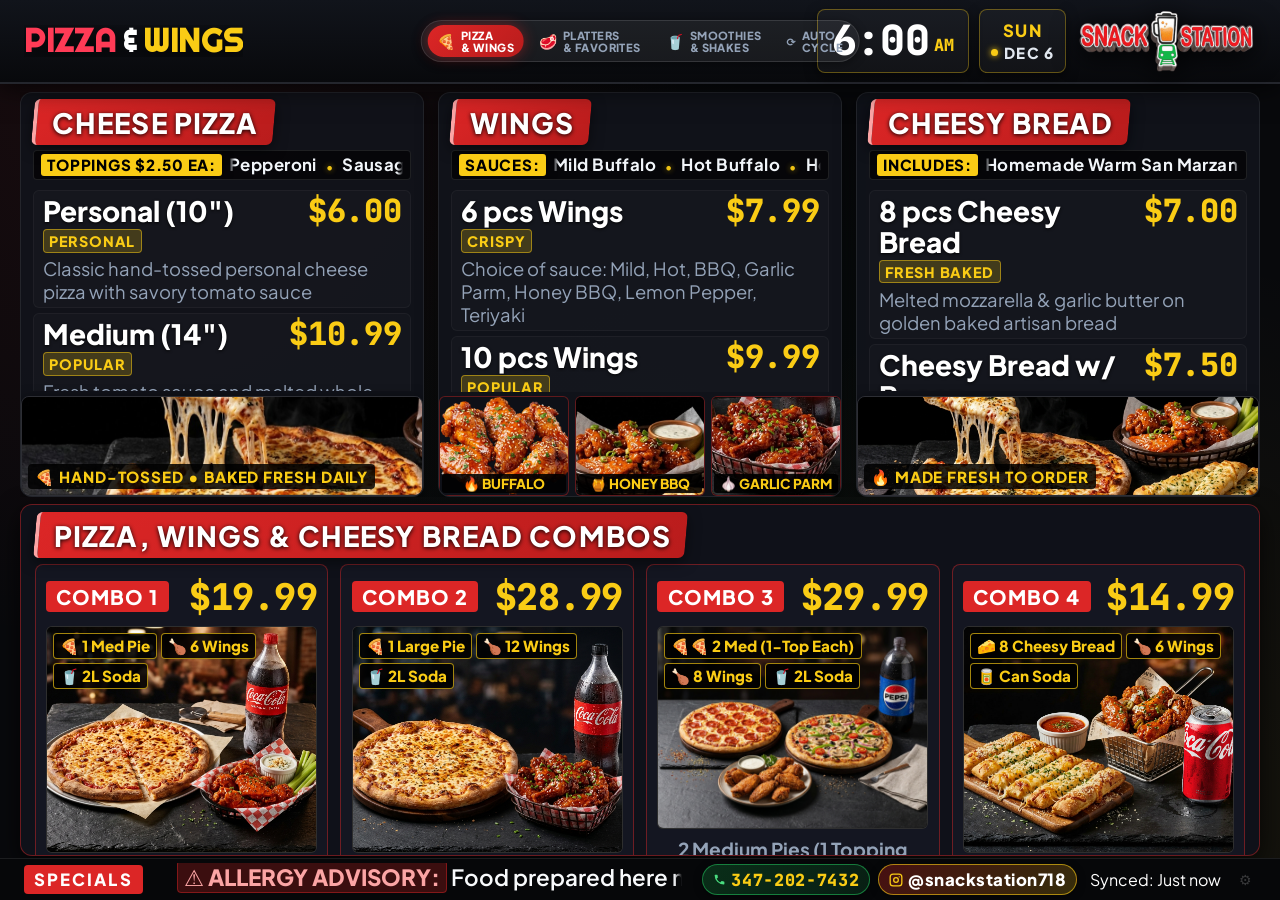
==== commit 88f93174: "Publish website from 821ee3a" ====
--- a/index.html
+++ b/index.html
@@ -64,16 +64,15 @@
           <div class="weather-city-line" id="weather-city">NEW YORK, NY</div>
         </div>
 
-        <!-- Dynamic Centered Clock & Date Widget -->
-        <div class="clock-widget-centered">
-          <div class="clock-time-line">
-            <span id="clock-digits" class="clock-digits-main">--:--</span>
-          </div>
-          <div class="clock-day-line">
-            <span id="clock-day">FRI</span>
-            <span class="clock-dot-sep">•</span>
-            <span id="clock-ampm" class="clock-ampm-badge">PM</span>
-          </div>
+        <!-- Time in its own box (big), with AM/PM beside it -->
+        <div class="clock-time-box">
+          <span id="clock-digits" class="clock-digits-main">--:--</span>
+          <span id="clock-ampm" class="clock-ampm-badge">PM</span>
+        </div>
+
+        <!-- Day and date in their own box, with the live-connection dot -->
+        <div class="clock-date-box">
+          <div class="clock-day-line"><span id="clock-day">FRI</span></div>
           <div class="clock-date-line">
             <span id="connection-status" class="status-indicator-mini online" title="Menu Live & Connected">
               <span class="status-dot-mini"></span>
--- a/css/styles.css
+++ b/css/styles.css
@@ -1874,3 +1874,31 @@
 .platters-feature .board-feature-img { object-position: 10% 72%; }
 .board-layout-platters .board-feature-image-card { height: 110px !important; }
 .board-layout-pizza .board-feature-image-card { height: 100px !important; }
+/* Smooth scrolling: rows live in a track that slides on the GPU (see initAutoScrolling) */
+.items-track        { display: flex; flex-direction: column; flex: 1 0 auto; gap: inherit;
+                      justify-content: inherit; will-change: transform; backface-visibility: hidden; }
+/* Blur behind small labels is expensive on TV sticks and invisible from across the room */
+.combo-visual-tag,
+.feature-menu-pill,
+.feature-tag        { backdrop-filter: none !important; -webkit-backdrop-filter: none !important; }
+
+/* Header: time in its own big box, day/date in a second box, bigger weather box (2026-11-23) */
+.header-right            { gap: 0.6rem; }
+.clock-time-box,
+.clock-date-box,
+.weather-widget-centered { height: 64px; box-sizing: border-box; border-radius: 8px;
+                           background: rgba(255, 255, 255, 0.04); border: 1px solid rgba(250, 204, 21, 0.35);
+                           box-shadow: 0 4px 12px rgba(0, 0, 0, 0.5); flex-shrink: 0; }
+.clock-time-box          { display: flex; align-items: baseline; justify-content: center; gap: 0.35rem;
+                           padding: 0 0.85rem; align-self: center; line-height: 64px; }
+.clock-time-box .clock-digits-main { font-size: 2.6rem; line-height: 1; align-self: center; }
+.clock-time-box .clock-ampm-badge  { font-size: 1.05rem; align-self: center; margin-top: 0.5rem; }
+.clock-date-box          { display: flex; flex-direction: column; align-items: center; justify-content: center;
+                           gap: 0.15rem; padding: 0 0.7rem; }
+.clock-date-box .clock-day-line  { font-size: 1.05rem; letter-spacing: 0.08em; }
+.clock-date-box .clock-date-line { font-size: 0.95rem; gap: 0.4rem; }
+.weather-widget-centered { width: auto !important; min-width: 120px !important; max-width: none !important;
+                           padding: 0 0.75rem !important; gap: 0.15rem !important; }
+.weather-icon            { font-size: 1.6rem !important; }
+.weather-temp            { font-size: 1.6rem !important; }
+.weather-city-line       { font-size: 0.72rem !important; overflow: visible !important; text-overflow: clip !important; }
